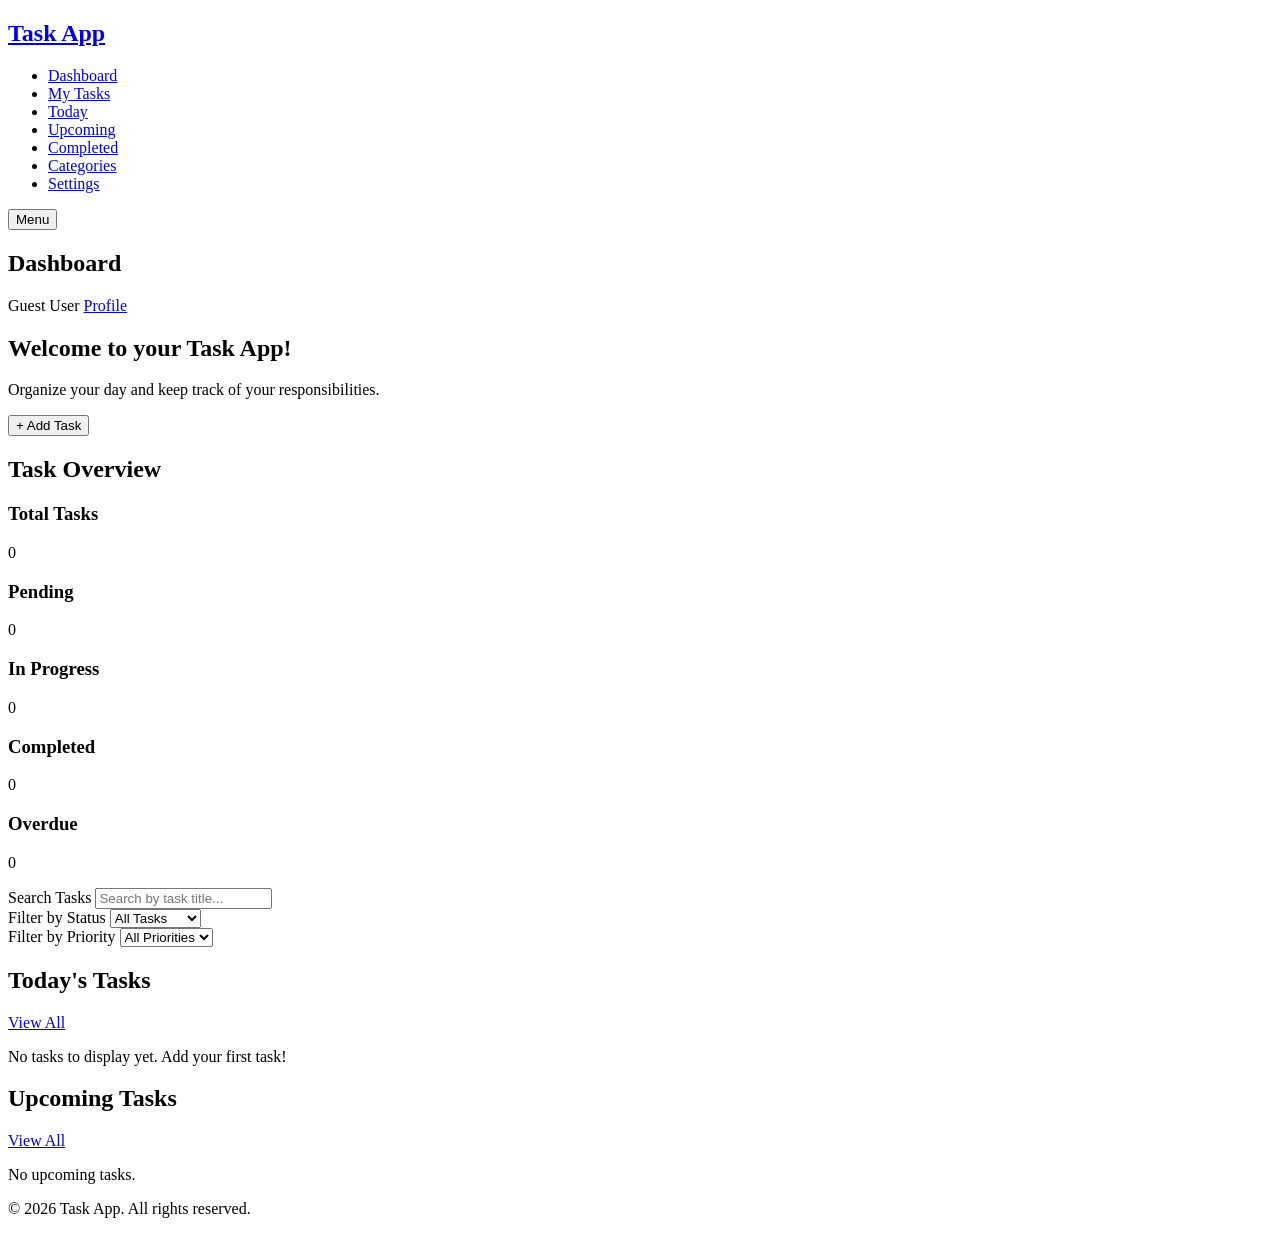
==== index.html @ 2af4f7f8 "first commit" ====
<!DOCTYPE html>
<html lang="en">
<head>
    <meta charset="UTF-8">
    <meta name="viewport" content="width=device-width, initial-scale=1.0">

    <meta
        name="description"
        content="Manage your daily tasks, deadlines, priorities, and productivity."
    >

    <title>Dashboard | Task App</title>

    <link rel="stylesheet" href="css/style.css">
    <script src="js/app.js" defer></script>
</head>

<body>
    <!-- Application Layout -->
    <div class="app-layout">

        <!-- Sidebar Navigation -->
        <aside class="sidebar">
            <div class="sidebar-brand">
                <a href="index.html" aria-label="Task App home">
                    <h1>Task App</h1>
                </a>
            </div>

            <nav class="sidebar-nav" aria-label="Main navigation">
                <ul>
                    <li>
                        <a href="index.html" aria-current="page">
                            Dashboard
                        </a>
                    </li>
                    <li>
                        <a href="tasks.html">My Tasks</a>
                    </li>
                    <li>
                        <a href="tasks.html?view=today">Today</a>
                    </li>
                    <li>
                        <a href="tasks.html?view=upcoming">Upcoming</a>
                    </li>
                    <li>
                        <a href="completed.html">Completed</a>
                    </li>
                    <li>
                        <a href="categories.html">Categories</a>
                    </li>
                    <li>
                        <a href="settings.html">Settings</a>
                    </li>
                </ul>
            </nav>
        </aside>

        <!-- Main Application Area -->
        <div class="main-area">

            <!-- Header -->
            <header class="topbar">
                <button
                    type="button"
                    class="menu-toggle"
                    aria-label="Toggle navigation"
                    aria-expanded="false"
                    aria-controls="sidebar-navigation"
                >
                    Menu
                </button>

                <div class="topbar-title">
                    <h2>Dashboard</h2>
                </div>

                <div class="user-menu">
                    <span class="user-name">Guest User</span>
                    <a href="settings.html">Profile</a>
                </div>
            </header>

            <!-- Dashboard Content -->
            <main id="main-content" class="dashboard">

                <!-- Welcome Section -->
                <section class="welcome-section">
                    <div>
                        <h2>Welcome to your Task App!</h2>
                        <p>
                            Organize your day and keep track of your
                            responsibilities.
                        </p>
                    </div>

                    <button
                        type="button"
                        class="btn btn-primary"
                        id="open-task-form"
                    >
                        + Add Task
                    </button>
                </section>

                <!-- Task Statistics -->
                <section
                    class="statistics"
                    aria-labelledby="statistics-heading"
                >
                    <h2 id="statistics-heading">Task Overview</h2>

                    <div class="statistics-grid">
                        <article class="stat-card">
                            <h3>Total Tasks</h3>
                            <p id="total-tasks">0</p>
                        </article>

                        <article class="stat-card">
                            <h3>Pending</h3>
                            <p id="pending-tasks">0</p>
                        </article>

                        <article class="stat-card">
                            <h3>In Progress</h3>
                            <p id="in-progress-tasks">0</p>
                        </article>

                        <article class="stat-card">
                            <h3>Completed</h3>
                            <p id="completed-tasks">0</p>
                        </article>

                        <article class="stat-card">
                            <h3>Overdue</h3>
                            <p id="overdue-tasks">0</p>
                        </article>
                    </div>
                </section>

                <!-- Task Creation Form -->
                <section
                    class="task-form-section"
                    id="task-form-section"
                    hidden
                    aria-labelledby="task-form-heading"
                >
                    <h2 id="task-form-heading">Create a New Task</h2>

                    <form id="task-form">
                        <div class="form-group">
                            <label for="task-title">Task Title</label>
                            <input
                                type="text"
                                id="task-title"
                                name="title"
                                maxlength="200"
                                placeholder="Enter task title"
                                required
                            >
                        </div>

                        <div class="form-group">
                            <label for="task-description">
                                Description
                            </label>
                            <textarea
                                id="task-description"
                                name="description"
                                rows="4"
                                placeholder="Describe the task"
                            ></textarea>
                        </div>

                        <div class="form-group">
                            <label for="task-category">Category</label>
                            <select
                                id="task-category"
                                name="category"
                            >
                                <option value="">No category</option>
                                <option value="work">Work</option>
                                <option value="personal">Personal</option>
                                <option value="study">Study</option>
                                <option value="development">
                                    Development
                                </option>
                                <option value="research">Research</option>
                            </select>
                        </div>

                        <div class="form-group">
                            <label for="task-priority">Priority</label>
                            <select
                                id="task-priority"
                                name="priority"
                                required
                            >
                                <option value="low">Low</option>
                                <option value="medium" selected>
                                    Medium
                                </option>
                                <option value="high">High</option>
                            </select>
                        </div>

                        <div class="form-group">
                            <label for="task-due-date">Due Date</label>
                            <input
                                type="date"
                                id="task-due-date"
                                name="due_date"
                            >
                        </div>

                        <div class="form-group">
                            <label for="task-status">Status</label>
                            <select id="task-status" name="status">
                                <option value="pending">Pending</option>
                                <option value="in_progress">
                                    In Progress
                                </option>
                                <option value="completed">Completed</option>
                            </select>
                        </div>

                        <div class="form-actions">
                            <button type="submit" class="btn btn-primary">
                                Save Task
                            </button>

                            <button
                                type="button"
                                class="btn btn-secondary"
                                id="cancel-task-form"
                            >
                                Cancel
                            </button>
                        </div>
                    </form>
                </section>

                <!-- Search and Filter -->
                <section
                    class="task-controls"
                    aria-label="Search and filter tasks"
                >
                    <div class="form-group">
                        <label for="task-search">Search Tasks</label>
                        <input
                            type="search"
                            id="task-search"
                            placeholder="Search by task title..."
                        >
                    </div>

                    <div class="form-group">
                        <label for="status-filter">Filter by Status</label>
                        <select id="status-filter">
                            <option value="all">All Tasks</option>
                            <option value="pending">Pending</option>
                            <option value="in_progress">In Progress</option>
                            <option value="completed">Completed</option>
                        </select>
                    </div>

                    <div class="form-group">
                        <label for="priority-filter">
                            Filter by Priority
                        </label>
                        <select id="priority-filter">
                            <option value="all">All Priorities</option>
                            <option value="high">High</option>
                            <option value="medium">Medium</option>
                            <option value="low">Low</option>
                        </select>
                    </div>
                </section>

                <!-- Today's Tasks -->
                <section
                    class="task-section"
                    aria-labelledby="today-heading"
                >
                    <div class="section-heading">
                        <h2 id="today-heading">Today's Tasks</h2>
                        <a href="tasks.html?view=today">View All</a>
                    </div>

                    <div class="task-list" id="today-task-list">
                        <!-- JavaScript will insert today's tasks here. -->

                        <p class="empty-state">
                            No tasks to display yet. Add your first task!
                        </p>
                    </div>
                </section>

                <!-- Upcoming Tasks -->
                <section
                    class="task-section"
                    aria-labelledby="upcoming-heading"
                >
                    <div class="section-heading">
                        <h2 id="upcoming-heading">Upcoming Tasks</h2>
                        <a href="tasks.html?view=upcoming">View All</a>
                    </div>

                    <div class="task-list" id="upcoming-task-list">
                        <!-- JavaScript will insert upcoming tasks here. -->

                        <p class="empty-state">
                            No upcoming tasks.
                        </p>
                    </div>
                </section>

            </main>

            <!-- Footer -->
            <footer class="app-footer">
                <p>&copy; 2026 Task App. All rights reserved.</p>
            </footer>

        </div>
    </div>
</body>
</html>
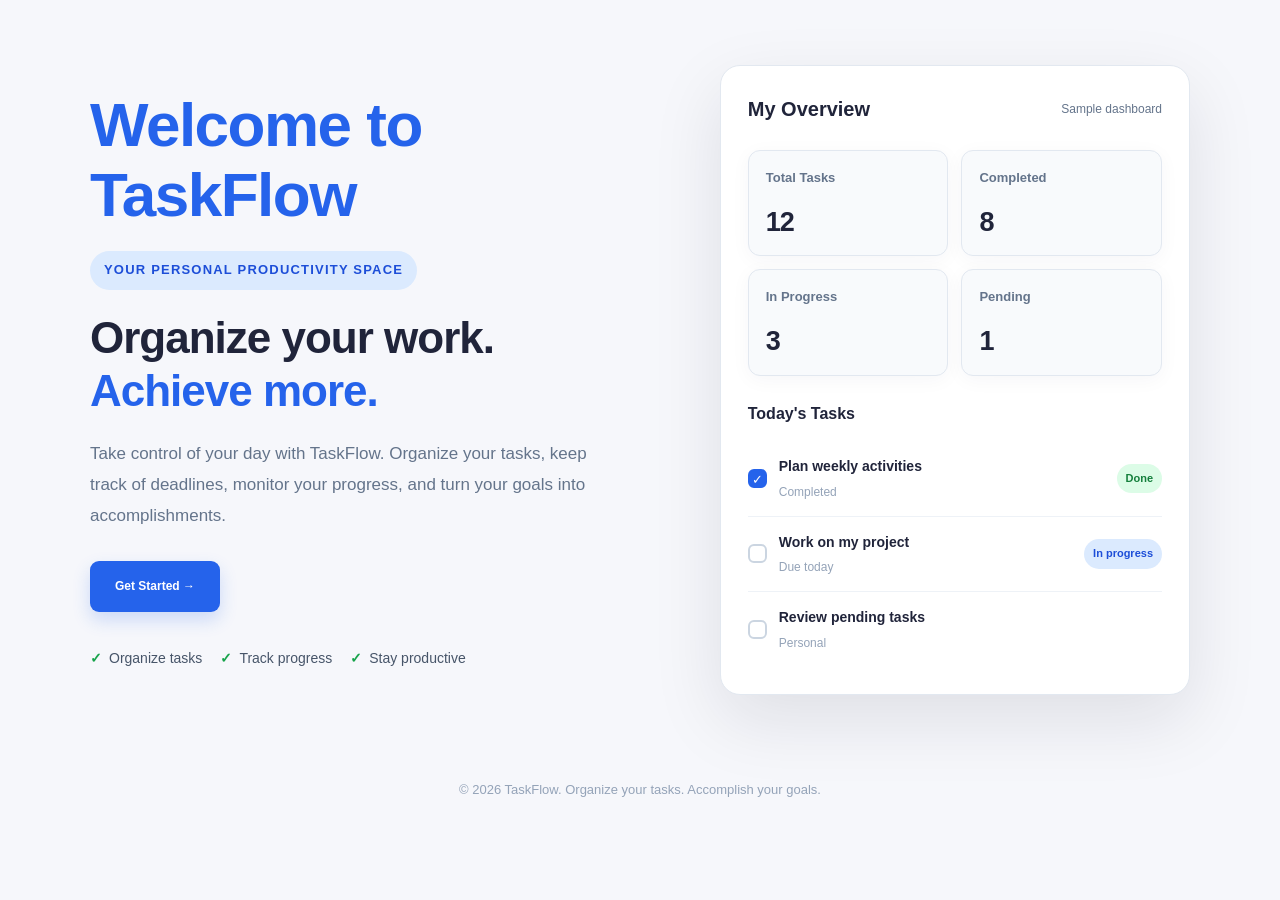
==== commit 7926e99d: "Update" ====
--- a/index.html
+++ b/index.html
@@ -1,4 +1,3 @@
-
 <!DOCTYPE html>
 <html lang="en">
 <head>
@@ -7,323 +6,131 @@
 
     <meta
         name="description"
-        content="Manage your daily tasks, deadlines, priorities, and productivity."
+        content="TaskFlow helps you organize tasks, manage deadlines, and track your productivity."
     >
 
-    <title>Dashboard | Task App</title>
+    <title>Welcome to TaskFlow</title>
 
     <link rel="stylesheet" href="css/style.css">
-    <script src="js/app.js" defer></script>
 </head>
 
 <body>
-    <!-- Application Layout -->
-    <div class="app-layout">
 
-        <!-- Sidebar Navigation -->
-        <aside class="sidebar">
-            <div class="sidebar-brand">
-                <a href="index.html" aria-label="Task App home">
-                    <h1>Task App</h1>
-                </a>
+<main class="hero">
+
+    <section class="hero-content">
+
+        <h1 class="welcome-brand"> Welcome to TaskFlow</h1>
+
+        <span class="eyebrow">
+            YOUR PERSONAL PRODUCTIVITY SPACE
+        </span>
+
+        <h2>
+            Organize your work.
+            <span>Achieve more.</span>
+        </h2>
+
+        <p class="hero-description">
+            Take control of your day with TaskFlow. Organize your
+            tasks, keep track of deadlines, monitor your progress,
+            and turn your goals into accomplishments.
+        </p>
+
+        <div class="hero-actions">
+            <a href="login.html" class="btn btn-primary">
+                Get Started →
+            </a>
+        </div>
+
+        <div class="features">
+            <div class="feature">
+                <span>✓</span> Organize tasks
             </div>
 
-            <nav class="sidebar-nav" aria-label="Main navigation">
-                <ul>
-                    <li>
-                        <a href="index.html" aria-current="page">
-                            Dashboard
-                        </a>
-                    </li>
-                    <li>
-                        <a href="tasks.html">My Tasks</a>
-                    </li>
-                    <li>
-                        <a href="tasks.html?view=today">Today</a>
-                    </li>
-                    <li>
-                        <a href="tasks.html?view=upcoming">Upcoming</a>
-                    </li>
-                    <li>
-                        <a href="completed.html">Completed</a>
-                    </li>
-                    <li>
-                        <a href="categories.html">Categories</a>
-                    </li>
-                    <li>
-                        <a href="settings.html">Settings</a>
-                    </li>
-                </ul>
-            </nav>
-        </aside>
+            <div class="feature">
+                <span>✓</span> Track progress
+            </div>
 
-        <!-- Main Application Area -->
-        <div class="main-area">
+            <div class="feature">
+                <span>✓</span> Stay productive
+            </div>
+        </div>
 
-            <!-- Header -->
-            <header class="topbar">
-                <button
-                    type="button"
-                    class="menu-toggle"
-                    aria-label="Toggle navigation"
-                    aria-expanded="false"
-                    aria-controls="sidebar-navigation"
-                >
-                    Menu
-                </button>
+    </section>
 
-                <div class="topbar-title">
-                    <h2>Dashboard</h2>
-                </div>
+    <section class="preview" aria-label="Sample dashboard preview">
 
-                <div class="user-menu">
-                    <span class="user-name">Guest User</span>
-                    <a href="settings.html">Profile</a>
-                </div>
-            </header>
+        <div class="preview-header">
+            <h2>My Overview</h2>
+            <span class="preview-date">Sample dashboard</span>
+        </div>
 
-            <!-- Dashboard Content -->
-            <main id="main-content" class="dashboard">
+        <div class="stat-grid">
 
-                <!-- Welcome Section -->
-                <section class="welcome-section">
-                    <div>
-                        <h2>Welcome to your Task App!</h2>
-                        <p>
-                            Organize your day and keep track of your
-                            responsibilities.
-                        </p>
-                    </div>
+            <div class="stat-card">
+                <p class="stat-label">Total Tasks</p>
+                <p class="stat-number">12</p>
+            </div>
 
-                    <button
-                        type="button"
-                        class="btn btn-primary"
-                        id="open-task-form"
-                    >
-                        + Add Task
-                    </button>
-                </section>
+            <div class="stat-card">
+                <p class="stat-label">Completed</p>
+                <p class="stat-number">8</p>
+            </div>
 
-                <!-- Task Statistics -->
-                <section
-                    class="statistics"
-                    aria-labelledby="statistics-heading"
-                >
-                    <h2 id="statistics-heading">Task Overview</h2>
+            <div class="stat-card">
+                <p class="stat-label">In Progress</p>
+                <p class="stat-number">3</p>
+            </div>
 
-                    <div class="statistics-grid">
-                        <article class="stat-card">
-                            <h3>Total Tasks</h3>
-                            <p id="total-tasks">0</p>
-                        </article>
-
-                        <article class="stat-card">
-                            <h3>Pending</h3>
-                            <p id="pending-tasks">0</p>
-                        </article>
-
-                        <article class="stat-card">
-                            <h3>In Progress</h3>
-                            <p id="in-progress-tasks">0</p>
-                        </article>
-
-                        <article class="stat-card">
-                            <h3>Completed</h3>
-                            <p id="completed-tasks">0</p>
-                        </article>
-
-                        <article class="stat-card">
-                            <h3>Overdue</h3>
-                            <p id="overdue-tasks">0</p>
-                        </article>
-                    </div>
-                </section>
-
-                <!-- Task Creation Form -->
-                <section
-                    class="task-form-section"
-                    id="task-form-section"
-                    hidden
-                    aria-labelledby="task-form-heading"
-                >
-                    <h2 id="task-form-heading">Create a New Task</h2>
-
-                    <form id="task-form">
-                        <div class="form-group">
-                            <label for="task-title">Task Title</label>
-                            <input
-                                type="text"
-                                id="task-title"
-                                name="title"
-                                maxlength="200"
-                                placeholder="Enter task title"
-                                required
-                            >
-                        </div>
-
-                        <div class="form-group">
-                            <label for="task-description">
-                                Description
-                            </label>
-                            <textarea
-                                id="task-description"
-                                name="description"
-                                rows="4"
-                                placeholder="Describe the task"
-                            ></textarea>
-                        </div>
-
-                        <div class="form-group">
-                            <label for="task-category">Category</label>
-                            <select
-                                id="task-category"
-                                name="category"
-                            >
-                                <option value="">No category</option>
-                                <option value="work">Work</option>
-                                <option value="personal">Personal</option>
-                                <option value="study">Study</option>
-                                <option value="development">
-                                    Development
-                                </option>
-                                <option value="research">Research</option>
-                            </select>
-                        </div>
-
-                        <div class="form-group">
-                            <label for="task-priority">Priority</label>
-                            <select
-                                id="task-priority"
-                                name="priority"
-                                required
-                            >
-                                <option value="low">Low</option>
-                                <option value="medium" selected>
-                                    Medium
-                                </option>
-                                <option value="high">High</option>
-                            </select>
-                        </div>
-
-                        <div class="form-group">
-                            <label for="task-due-date">Due Date</label>
-                            <input
-                                type="date"
-                                id="task-due-date"
-                                name="due_date"
-                            >
-                        </div>
-
-                        <div class="form-group">
-                            <label for="task-status">Status</label>
-                            <select id="task-status" name="status">
-                                <option value="pending">Pending</option>
-                                <option value="in_progress">
-                                    In Progress
-                                </option>
-                                <option value="completed">Completed</option>
-                            </select>
-                        </div>
-
-                        <div class="form-actions">
-                            <button type="submit" class="btn btn-primary">
-                                Save Task
-                            </button>
-
-                            <button
-                                type="button"
-                                class="btn btn-secondary"
-                                id="cancel-task-form"
-                            >
-                                Cancel
-                            </button>
-                        </div>
-                    </form>
-                </section>
-
-                <!-- Search and Filter -->
-                <section
-                    class="task-controls"
-                    aria-label="Search and filter tasks"
-                >
-                    <div class="form-group">
-                        <label for="task-search">Search Tasks</label>
-                        <input
-                            type="search"
-                            id="task-search"
-                            placeholder="Search by task title..."
-                        >
-                    </div>
-
-                    <div class="form-group">
-                        <label for="status-filter">Filter by Status</label>
-                        <select id="status-filter">
-                            <option value="all">All Tasks</option>
-                            <option value="pending">Pending</option>
-                            <option value="in_progress">In Progress</option>
-                            <option value="completed">Completed</option>
-                        </select>
-                    </div>
-
-                    <div class="form-group">
-                        <label for="priority-filter">
-                            Filter by Priority
-                        </label>
-                        <select id="priority-filter">
-                            <option value="all">All Priorities</option>
-                            <option value="high">High</option>
-                            <option value="medium">Medium</option>
-                            <option value="low">Low</option>
-                        </select>
-                    </div>
-                </section>
-
-                <!-- Today's Tasks -->
-                <section
-                    class="task-section"
-                    aria-labelledby="today-heading"
-                >
-                    <div class="section-heading">
-                        <h2 id="today-heading">Today's Tasks</h2>
-                        <a href="tasks.html?view=today">View All</a>
-                    </div>
-
-                    <div class="task-list" id="today-task-list">
-                        <!-- JavaScript will insert today's tasks here. -->
-
-                        <p class="empty-state">
-                            No tasks to display yet. Add your first task!
-                        </p>
-                    </div>
-                </section>
-
-                <!-- Upcoming Tasks -->
-                <section
-                    class="task-section"
-                    aria-labelledby="upcoming-heading"
-                >
-                    <div class="section-heading">
-                        <h2 id="upcoming-heading">Upcoming Tasks</h2>
-                        <a href="tasks.html?view=upcoming">View All</a>
-                    </div>
-
-                    <div class="task-list" id="upcoming-task-list">
-                        <!-- JavaScript will insert upcoming tasks here. -->
-
-                        <p class="empty-state">
-                            No upcoming tasks.
-                        </p>
-                    </div>
-                </section>
-
-            </main>
-
-            <!-- Footer -->
-            <footer class="app-footer">
-                <p>&copy; 2026 Task App. All rights reserved.</p>
-            </footer>
+            <div class="stat-card">
+                <p class="stat-label">Pending</p>
+                <p class="stat-number">1</p>
+            </div>
 
         </div>
-    </div>
+
+        <h3 class="task-heading">Today's Tasks</h3>
+
+        <div class="task-item">
+            <span class="task-check done"></span>
+
+            <div class="task-details">
+                <p class="task-title">Plan weekly activities</p>
+                <p class="task-meta">Completed</p>
+            </div>
+
+            <span class="task-badge green">Done</span>
+        </div>
+
+        <div class="task-item">
+            <span class="task-check"></span>
+
+            <div class="task-details">
+                <p class="task-title">Work on my project</p>
+                <p class="task-meta">Due today</p>
+            </div>
+
+            <span class="task-badge">In progress</span>
+        </div>
+
+        <div class="task-item">
+            <span class="task-check"></span>
+
+            <div class="task-details">
+                <p class="task-title">Review pending tasks</p>
+                <p class="task-meta">Personal</p>
+            </div>
+        </div>
+
+    </section>
+
+</main>
+    <footer class="footer">
+        <p>
+            © 2026 TaskFlow. Organize your tasks. Accomplish your goals.
+        </p>
+    </footer>
+
 </body>
-</html>
+</html>
--- a/css/style.css
+++ b/css/style.css
@@ -0,0 +1,1548 @@
+/* =========================================
+   1. GLOBAL STYLES
+========================================= */
+:root {
+    --primary: #635bff;
+    --primary-dark: #5046e5;
+    --background: #f6f7fb;
+    --surface: #ffffff;
+    --text: #20243a;
+    --muted: #858ba3;
+    --border: #e9eaf2;
+    --green: #16a779;
+    --orange: #e99a35;
+    --purple: #9061e8;
+    --blue-light: #eeefff;
+    --radius: 16px;
+    --shadow: 0 4px 20px rgba(31, 35, 65, 0.04);
+}
+* {
+    box-sizing: border-box;
+    margin: 0;
+    padding: 0;
+}
+body {
+    font-family: Inter, "Segoe UI", Arial, sans-serif;
+    color: var(--text);
+    background: var(--background);
+    font-size: 14px;
+    line-height: 1.6;
+}
+a {
+    color: inherit;
+    text-decoration: none;
+}
+button,
+input,
+textarea,
+select {
+    font: inherit;
+}
+button {
+    cursor: pointer;
+}
+button:focus-visible,
+a:focus-visible,
+input:focus-visible,
+textarea:focus-visible,
+select:focus-visible {
+    outline: 3px solid rgba(99, 91, 255, 0.25);
+    outline-offset: 2px;
+}
+[hidden] {
+    display: none !important;
+}
+
+/* =========================================
+   2. APPLICATION LAYOUT
+========================================= */
+.app-layout {
+    min-height: 100vh;
+}
+.sidebar {
+    position: fixed;
+    inset: 0 auto 0 0;
+    z-index: 100;
+    display: flex;
+    flex-direction: column;
+    width: 250px;
+    padding: 30px 18px 20px;
+    background: var(--surface);
+    border-right: 1px solid var(--border);
+    overflow-y: auto;
+}
+.brand {
+    display: flex;
+    align-items: center;
+    gap: 11px;
+    padding: 0 12px;
+    margin-bottom: 42px;
+    font-size: 22px;
+    font-weight: 800;
+    letter-spacing: -0.7px;
+}
+.brand-icon {
+    display: grid;
+    place-items: center;
+    width: 36px;
+    height: 36px;
+    border-radius: 11px;
+    color: white;
+    background: var(--primary);
+    font-size: 22px;
+}
+.sidebar-label {
+    padding: 0 12px;
+    margin: 0 0 12px;
+    color: #a0a4b8;
+    font-size: 10px;
+    font-weight: 800;
+    letter-spacing: 1.3px;
+}
+.sidebar-nav {
+    display: grid;
+    gap: 6px;
+    margin-bottom: 30px;
+}
+.nav-link {
+    display: flex;
+    align-items: center;
+    gap: 13px;
+    padding: 12px;
+    border-radius: 10px;
+    color: #737991;
+    font-weight: 600;
+    transition: background 0.2s, color 0.2s;
+}
+.nav-link:hover {
+    background: #f6f5ff;
+    color: var(--primary);
+}
+.nav-link.active {
+    background: var(--blue-light);
+    color: var(--primary);
+}
+.nav-icon {
+    display: inline-grid;
+    place-items: center;
+    width: 23px;
+    font-size: 19px;
+}
+.sidebar-bottom {
+    margin-top: auto;
+    padding-top: 25px;
+}
+.sidebar-help {
+    display: flex;
+    align-items: flex-start;
+    gap: 10px;
+    padding: 14px 11px;
+    border: 1px solid var(--border);
+    border-radius: 12px;
+}
+.help-icon {
+    display: grid;
+    flex-shrink: 0;
+    place-items: center;
+    width: 28px;
+    height: 28px;
+    border-radius: 50%;
+    color: var(--primary);
+    background: var(--blue-light);
+    font-weight: 800;
+}
+.sidebar-help strong {
+    font-size: 12px;
+}
+.sidebar-help p {
+    margin-top: 4px;
+    color: var(--muted);
+    font-size: 11px;
+}
+.logout-link {
+    display: block;
+    padding: 18px 10px 0;
+    color: var(--muted);
+    font-size: 12px;
+}
+.logout-link:hover {
+    color: var(--primary);
+}
+.main-area {
+    min-width: 0;
+    margin-left: 250px;
+}
+
+/* =========================================
+   3. TOP BAR
+========================================= */
+.topbar {
+    position: sticky;
+    top: 0;
+    z-index: 50;
+    display: flex;
+    align-items: center;
+    justify-content: space-between;
+    gap: 20px;
+    min-height: 76px;
+    padding: 14px 38px;
+    border-bottom: 1px solid var(--border);
+    background: rgba(255, 255, 255, 0.94);
+    backdrop-filter: blur(12px);
+}
+.breadcrumb {
+    color: var(--muted);
+    font-size: 13px;
+}
+.breadcrumb span {
+    padding: 0 9px;
+    color: #c4c6d2;
+}
+.topbar-actions {
+    display: flex;
+    align-items: center;
+    gap: 20px;
+}
+.today-date {
+    color: var(--muted);
+    font-size: 12px;
+}
+.avatar {
+    display: grid;
+    place-items: center;
+    width: 38px;
+    height: 38px;
+    border: 2px solid white;
+    border-radius: 50%;
+    color: white;
+    background: linear-gradient(135deg, #887aff, #5547df);
+    box-shadow: 0 0 0 1px var(--border);
+    font-weight: 700;
+}
+.menu-toggle {
+    display: none;
+    padding: 7px 10px;
+    border: 1px solid var(--border);
+    border-radius: 8px;
+    background: white;
+}
+
+/* =========================================
+   4. DASHBOARD CONTENT
+========================================= */
+.dashboard {
+    width: 100%;
+    max-width: 1600px;
+    padding: 36px 38px;
+    margin: 0 auto;
+}
+.welcome-section {
+    display: flex;
+    align-items: center;
+    justify-content: space-between;
+    gap: 24px;
+    margin-bottom: 32px;
+}
+.eyebrow {
+    margin-bottom: 7px;
+    color: var(--primary);
+    font-size: 10px;
+    font-weight: 800;
+    letter-spacing: 1.2px;
+}
+.welcome-section h1 {
+    font-size: clamp(25px, 3vw, 34px);
+    line-height: 1.25;
+    letter-spacing: -1px;
+}
+.welcome-description {
+    max-width: 560px;
+    margin-top: 10px;
+    color: var(--muted);
+    font-size: 13px;
+}
+
+/* =========================================
+   5. BUTTONS
+========================================= */
+.btn {
+    display: inline-flex;
+    align-items: center;
+    justify-content: center;
+    gap: 8px;
+    min-height: 43px;
+    padding: 11px 17px;
+    border: 1px solid transparent;
+    border-radius: 10px;
+    font-size: 12px;
+    font-weight: 700;
+    transition: background 0.2s, transform 0.2s;
+}
+.btn:active {
+    transform: scale(0.98);
+}
+.btn-primary {
+    color: white;
+    background: var(--primary);
+    box-shadow: 0 4px 10px rgba(99, 91, 255, 0.18);
+}
+.btn-primary:hover {
+    background: var(--primary-dark);
+}
+.btn-primary span {
+    font-size: 20px;
+    line-height: 1;
+}
+.btn-secondary {
+    color: #5e647a;
+    background: white;
+    border-color: var(--border);
+}
+.btn-secondary:hover {
+    background: #f7f7fb;
+}
+
+/* =========================================
+   6. STATISTICS CARDS
+========================================= */
+.stats-grid {
+    display: grid;
+    grid-template-columns: repeat(4, minmax(0, 1fr));
+    gap: 18px;
+    margin-bottom: 28px;
+}
+.stat-card {
+    min-width: 0;
+    padding: 21px;
+    border: 1px solid var(--border);
+    border-radius: var(--radius);
+    background: var(--surface);
+    box-shadow: var(--shadow);
+}
+.stat-top {
+    display: flex;
+    align-items: center;
+    justify-content: space-between;
+    gap: 10px;
+}
+.stat-label {
+    color: #6e748b;
+    font-size: 12px;
+    font-weight: 600;
+}
+.stat-icon {
+    display: grid;
+    place-items: center;
+    width: 36px;
+    height: 36px;
+    border-radius: 11px;
+    font-size: 18px;
+    font-weight: 700;
+}
+.icon-blue {
+    color: #4e7ce9;
+    background: #edf3ff;
+}
+.icon-orange {
+    color: var(--orange);
+    background: #fff5e8;
+}
+.icon-purple {
+    color: var(--purple);
+    background: #f3edff;
+}
+.icon-green {
+    color: var(--green);
+    background: #e8faf3;
+}
+.stat-number {
+    margin-top: 17px;
+    font-size: 32px;
+    font-weight: 800;
+    line-height: 1.2;
+    letter-spacing: -1px;
+}
+.stat-note {
+    margin-top: 7px;
+    color: #a0a4b8;
+    font-size: 11px;
+}
+
+/* =========================================
+   7. TASK FORM
+========================================= */
+.task-form-section {
+    padding: 25px;
+    margin-bottom: 28px;
+    border: 1px solid var(--border);
+    border-radius: var(--radius);
+    background: white;
+    box-shadow: var(--shadow);
+}
+.section-heading {
+    margin-bottom: 22px;
+}
+.section-heading h2,
+.panel-header h2 {
+    font-size: 18px;
+    letter-spacing: -0.4px;
+}
+.form-group {
+    display: flex;
+    flex-direction: column;
+    gap: 7px;
+    min-width: 0;
+    margin-bottom: 18px;
+}
+.form-group label {
+    color: #535970;
+    font-size: 12px;
+    font-weight: 700;
+}
+.form-group input,
+.form-group textarea,
+.form-group select {
+    width: 100%;
+    min-height: 43px;
+    padding: 11px 12px;
+    border: 1px solid #e3e5ee;
+    border-radius: 9px;
+    color: var(--text);
+    background: white;
+    font-size: 12px;
+}
+.form-group textarea {
+    min-height: 90px;
+    resize: vertical;
+}
+.form-group input::placeholder,
+.form-group textarea::placeholder {
+    color: #b0b4c5;
+}
+.form-group input:focus,
+.form-group textarea:focus,
+.form-group select:focus {
+    border-color: var(--primary);
+    outline: 3px solid rgba(99, 91, 255, 0.1);
+}
+.form-row {
+    display: grid;
+    grid-template-columns: repeat(3, minmax(0, 1fr));
+    gap: 16px;
+}
+.form-actions {
+    display: flex;
+    flex-wrap: wrap;
+    gap: 10px;
+    margin-top: 5px;
+}
+
+/* =========================================
+   8. TASK PANELS
+========================================= */
+.content-grid {
+    display: grid;
+    grid-template-columns: repeat(2, minmax(0, 1fr));
+    align-items: start;
+    gap: 22px;
+}
+.panel {
+    min-width: 0;
+    padding: 24px;
+    border: 1px solid var(--border);
+    border-radius: var(--radius);
+    background: white;
+    box-shadow: var(--shadow);
+}
+.panel-header {
+    display: flex;
+    align-items: center;
+    justify-content: space-between;
+    gap: 12px;
+    padding-bottom: 21px;
+    border-bottom: 1px solid #f0f1f6;
+}
+.panel-header .eyebrow {
+    margin-bottom: 4px;
+}
+.text-link {
+    flex-shrink: 0;
+    color: var(--primary);
+    font-size: 11px;
+    font-weight: 700;
+}
+.text-link:hover {
+    text-decoration: underline;
+}
+.task-list {
+    display: grid;
+    gap: 12px;
+    padding-top: 15px;
+}
+.empty-state {
+    padding: 35px 12px;
+    text-align: center;
+}
+.empty-icon {
+    display: inline-grid;
+    place-items: center;
+    width: 45px;
+    height: 45px;
+    margin-bottom: 12px;
+    border-radius: 14px;
+    color: var(--primary);
+    background: var(--blue-light);
+    font-size: 23px;
+}
+.empty-state h3 {
+    margin-bottom: 5px;
+    font-size: 14px;
+}
+.empty-state p {
+    color: var(--muted);
+    font-size: 12px;
+}
+
+/* JavaScript-created task cards */
+.task-card {
+    padding: 15px;
+    border: 1px solid var(--border);
+    border-radius: 11px;
+    background: #fff;
+}
+.task-card h3 {
+    overflow-wrap: anywhere;
+    font-size: 13px;
+}
+.task-card p {
+    margin-top: 5px;
+    color: var(--muted);
+    font-size: 11px;
+    overflow-wrap: anywhere;
+}
+.task-card-top {
+    display: flex;
+    align-items: flex-start;
+    justify-content: space-between;
+    gap: 12px;
+}
+.task-card-meta {
+    display: flex;
+    flex-wrap: wrap;
+    gap: 7px;
+    margin-top: 12px;
+}
+.task-badge {
+    display: inline-flex;
+    align-items: center;
+    padding: 4px 8px;
+    border-radius: 6px;
+    font-size: 10px;
+    font-weight: 700;
+}
+.priority-high {
+    color: #c44747;
+    background: #fff0f0;
+}
+.priority-medium {
+    color: #a76b16;
+    background: #fff6e7;
+}
+.priority-low {
+    color: #18805e;
+    background: #e9faf3;
+}
+.status-pending {
+    color: #a76b16;
+    background: #fff6e7;
+}
+.status-in_progress {
+    color: #6250c7;
+    background: #f1edff;
+}
+.status-completed {
+    color: #18805e;
+    background: #e9faf3;
+}
+.task-card-actions {
+    display: flex;
+    flex-wrap: wrap;
+    gap: 8px;
+    margin-top: 13px;
+}
+.task-card-actions button {
+    padding: 6px 9px;
+    border: 1px solid var(--border);
+    border-radius: 7px;
+    color: #636980;
+    background: white;
+    font-size: 10px;
+}
+.task-card-actions button:hover {
+    color: var(--primary);
+    border-color: var(--primary);
+}
+
+/* =========================================
+   9. FOOTER
+========================================= */
+.app-footer {
+    padding: 25px 0 0;
+    margin-top: 30px;
+    border-top: 1px solid var(--border);
+    color: #a0a4b8;
+    font-size: 11px;
+    text-align: center;
+}
+
+/* =========================================
+   10. RESPONSIVE DESIGN
+========================================= */
+@media (max-width: 1200px) {
+    .dashboard {
+        padding: 30px 25px;
+    }
+    .topbar {
+        padding: 14px 25px;
+    }
+    .stats-grid {
+        grid-template-columns: repeat(2, minmax(0, 1fr));
+    }
+    .content-grid {
+        grid-template-columns: 1fr;
+    }
+}
+@media (max-width: 760px) {
+    .sidebar {
+        transform: translateX(-100%);
+        transition: transform 0.25s ease;
+        box-shadow: none;
+    }
+    .sidebar.is-open {
+        transform: translateX(0);
+        box-shadow: 10px 0 30px rgba(20, 24, 50, 0.12);
+    }
+    .main-area {
+        margin-left: 0;
+    }
+    .menu-toggle {
+        display: inline-flex;
+        align-items: center;
+        justify-content: center;
+    }
+    .topbar {
+        justify-content: flex-start;
+        gap: 14px;
+        padding: 12px 16px;
+    }
+    .breadcrumb {
+        flex: 1;
+        font-size: 11px;
+    }
+    .topbar-actions {
+        gap: 10px;
+    }
+    .today-date {
+        display: none;
+    }
+    .dashboard {
+        padding: 26px 16px;
+    }
+    .welcome-section {
+        align-items: flex-start;
+        flex-direction: column;
+        gap: 18px;
+    }
+    .stats-grid {
+        gap: 12px;
+    }
+    .stat-card {
+        padding: 15px;
+    }
+    .stat-number {
+        font-size: 27px;
+    }
+    .form-row {
+        grid-template-columns: 1fr;
+        gap: 0;
+    }
+    .panel,
+    .task-form-section {
+        padding: 18px;
+    }
+}
+@media (max-width: 380px) {
+    .stats-grid {
+        grid-template-columns: 1fr;
+    }
+    .breadcrumb {
+        display: none;
+    }
+    .topbar {
+        justify-content: space-between;
+    }
+}
+.btn-delete {
+    padding: 8px 14px;
+    border: 1px solid #f1caca;
+    border-radius: 8px;
+    background: #fff1f1;
+    color: #c62828;
+    cursor: pointer;
+}
+.btn-delete:hover {
+    background: #ffe0e0;
+}
+
+/* =====================================
+   TASKFLOW — MODERN TASK CARD STYLING
+===================================== */
+.task-card {
+    position: relative;
+    display: flex;
+    flex-direction: column;
+    gap: 14px;
+    padding: 20px;
+    margin-bottom: 16px;
+    background: var(--card-bg, #ffffff);
+    border: 1px solid #e5e7eb;
+    border-left: 4px solid #6366f1;
+    border-radius: 14px;
+    box-shadow: 0 3px 10px rgba(15, 23, 42, 0.04);
+    transition: transform 0.2s ease, box-shadow 0.2s ease;
+}
+.task-card:hover {
+    transform: translateY(-3px);
+    box-shadow: 0 10px 25px rgba(15, 23, 42, 0.08);
+    border-color: #c7d2fe;
+}
+
+/* Task title */
+.task-card h3 {
+    margin: 0;
+    color: #1e293b;
+    font-size: 17px;
+    font-weight: 700;
+    line-height: 1.5;
+    overflow-wrap: anywhere;
+}
+
+/* Task description */
+.task-card p {
+    margin: 0;
+    color: #64748b;
+    font-size: 14px;
+    line-height: 1.7;
+    overflow-wrap: anywhere;
+}
+
+/* Status label */
+.task-status-label {
+    display: inline-flex;
+    align-items: center;
+    gap: 8px;
+    color: #475569;
+    font-size: 12px;
+    font-weight: 700;
+    letter-spacing: 0.4px;
+    text-transform: uppercase;
+}
+
+/* Status dropdown */
+.task-status {
+    width: fit-content;
+    max-width: 100%;
+    min-width: 150px;
+    padding: 9px 34px 9px 12px;
+    color: #475569;
+    background-color: #f8fafc;
+    border: 1px solid #cbd5e1;
+    border-radius: 9px;
+    font: inherit;
+    font-size: 13px;
+    font-weight: 600;
+    cursor: pointer;
+    outline: none;
+    transition: border-color 0.2s ease, box-shadow 0.2s ease;
+}
+.task-status:hover {
+    border-color: #818cf8;
+}
+.task-status:focus {
+    border-color: #6366f1;
+    box-shadow: 0 0 0 3px rgba(99, 102, 241, 0.15);
+}
+
+/* Pending status */
+.task-status:has(option:checked[value="Pending"]) {
+    color: #92400e;
+    background-color: #fffbeb;
+    border-color: #fde68a;
+}
+
+/* In Progress status */
+.task-status:has(option:checked[value="In Progress"]) {
+    color: #1d4ed8;
+    background-color: #eff6ff;
+    border-color: #bfdbfe;
+}
+
+/* Completed status */
+.task-status:has(option:checked[value="Completed"]) {
+    color: #047857;
+    background-color: #ecfdf5;
+    border-color: #a7f3d0;
+}
+
+/* Highlight a task that is in progress */
+.task-card:has(.task-status option:checked[value="In Progress"]) {
+    border-left-color: #3b82f6;
+}
+
+/* Highlight a completed task */
+.task-card:has(.task-status option:checked[value="Completed"]) {
+    border-left-color: #10b981;
+}
+
+/* Highlight a pending task */
+.task-card:has(.task-status option:checked[value="Pending"]) {
+    border-left-color: #f59e0b;
+}
+
+/* Delete button */
+.btn-delete {
+    align-self: flex-end;
+    padding: 9px 14px;
+    color: #dc2626;
+    background: #fef2f2;
+    border: 1px solid #fecaca;
+    border-radius: 8px;
+    font-size: 13px;
+    font-weight: 600;
+    cursor: pointer;
+    transition: background 0.2s ease, color 0.2s ease;
+}
+.btn-delete:hover {
+    color: #ffffff;
+    background: #dc2626;
+    border-color: #dc2626;
+}
+
+/* Keyboard accessibility */
+.task-status:focus-visible,
+.btn-delete:focus-visible {
+    outline: 3px solid rgba(99, 102, 241, 0.35);
+    outline-offset: 2px;
+}
+
+/* Mobile screens */
+@media (max-width: 600px) {
+    .task-card {
+        padding: 16px;
+        gap: 12px;
+        border-radius: 12px;
+    }
+    .task-card h3 {
+        font-size: 16px;
+    }
+    .task-status {
+        width: 100%;
+    }
+}
+
+/* All Tasks toolbar */
+.task-toolbar {
+    display: flex;
+    flex-wrap: wrap;
+    gap: 12px;
+    margin: 24px 0;
+}
+.task-toolbar input,
+.task-toolbar select {
+    min-width: 160px;
+    padding: 12px 14px;
+    color: #334155;
+    background: #ffffff;
+    border: 1px solid #e2e8f0;
+    border-radius: 10px;
+    font: inherit;
+    outline: none;
+}
+.task-toolbar input {
+    flex: 1;
+    min-width: 220px;
+}
+.task-toolbar input:focus,
+.task-toolbar select:focus {
+    border-color: #6366f1;
+    box-shadow: 0 0 0 3px rgba(99, 102, 241, 0.12);
+}
+.all-tasks-section {
+    margin-top: 24px;
+}
+.section-heading {
+    display: flex;
+    align-items: center;
+    justify-content: space-between;
+    gap: 12px;
+    margin-bottom: 20px;
+}
+.section-heading h2 {
+    margin: 0;
+    color: #1e293b;
+    font-size: 20px;
+}
+#filtered-task-count {
+    color: #64748b;
+    font-size: 14px;
+}
+#empty-tasks-message {
+    padding: 32px 16px;
+    color: #64748b;
+    text-align: center;
+    background: #f8fafc;
+    border: 1px dashed #cbd5e1;
+    border-radius: 12px;
+}
+@media (max-width: 600px) {
+    .task-toolbar {
+        flex-direction: column;
+    }
+    .task-toolbar input,
+    .task-toolbar select {
+        width: 100%;
+        min-width: 0;
+    }
+}
+
+/* =========================================
+   ALL TASKS PAGE — LAYOUT FIX
+========================================= */
+.app-container {
+    min-height: 100vh;
+    width: 100%;
+}
+
+/* Keep the sidebar fixed on the left. */
+.app-container > .sidebar {
+    position: fixed;
+    top: 0;
+    left: 0;
+    bottom: 0;
+    width: 250px;
+    z-index: 1000;
+    overflow-y: auto;
+    background: var(--surface, #ffffff);
+    transition: transform 0.3s ease;
+}
+
+/* IMPORTANT: the All Tasks page uses .main-content. */
+.app-container > .main-content {
+    width: calc(100% - 250px);
+    min-width: 0;
+    min-height: 100vh;
+    margin-left: 250px;
+    padding: 30px;
+    transition: width 0.3s ease, margin-left 0.3s ease;
+}
+
+/* Keep the page header and task toolbar within the content area. */
+.main-content .page-header {
+    display: flex;
+    align-items: center;
+    justify-content: space-between;
+    flex-wrap: wrap;
+    gap: 20px;
+    margin-bottom: 24px;
+}
+.main-content .page-heading {
+    display: flex;
+    align-items: center;
+    gap: 16px;
+    min-width: 0;
+}
+.main-content .task-toolbar {
+    display: flex;
+    flex-wrap: wrap;
+    gap: 12px;
+    width: 100%;
+}
+.main-content .task-toolbar input {
+    flex: 1 1 220px;
+    min-width: 0;
+}
+.main-content .task-toolbar select {
+    flex: 0 1 160px;
+    min-width: 0;
+    max-width: 100%;
+}
+.main-content .all-tasks-section,
+.main-content #all-task-list,
+.main-content .task-card {
+    min-width: 0;
+    max-width: 100%;
+}
+
+/* Style the menu button in tasks.html. */
+#menu-toggle {
+    display: inline-flex;
+    align-items: center;
+    justify-content: center;
+    flex-shrink: 0;
+    padding: 8px 12px;
+    border: 1px solid var(--border, #e9eaf2);
+    border-radius: 8px;
+    background: #ffffff;
+    cursor: pointer;
+}
+
+/* Desktop: collapse the sidebar when JavaScript adds this class. */
+@media (min-width: 761px) {
+    body.sidebar-collapsed .app-container > .sidebar {
+        transform: translateX(-100%);
+    }
+    body.sidebar-collapsed .app-container > .main-content {
+        width: 100%;
+        margin-left: 0;
+    }
+}
+
+/* Mobile and tablet: sidebar slides over the page. */
+@media (max-width: 760px) {
+    .app-container > .main-content {
+        width: 100%;
+        margin-left: 0;
+        padding: 20px 16px;
+    }
+    .app-container > .sidebar {
+        transform: translateX(-100%);
+    }
+    .app-container > .sidebar.is-open {
+        transform: translateX(0);
+        box-shadow: 10px 0 30px rgba(20, 24, 50, 0.12);
+    }
+    .sidebar-overlay {
+        display: none;
+    }
+    .sidebar-overlay.is-visible {
+        display: block;
+        position: fixed;
+        inset: 0;
+        z-index: 999;
+        background: rgba(20, 24, 50, 0.4);
+    }
+    .main-content .page-header {
+        align-items: flex-start;
+    }
+    .main-content .task-toolbar {
+        flex-direction: column;
+    }
+    .main-content .task-toolbar input,
+    .main-content .task-toolbar select {
+        width: 100%;
+        flex: 1 1 auto;
+    }
+}
+
+/* =========================================
+   TASKFLOW — LOGIN & REGISTRATION PAGE
+========================================= */
+.auth-page {
+    min-height: 100vh;
+    margin: 0;
+    font-family: Arial, Helvetica, sans-serif;
+    background: #f5f6fb;
+    color: #252640;
+}
+.auth-page *,
+.auth-page *::before,
+.auth-page *::after {
+    box-sizing: border-box;
+}
+.auth-container {
+    min-height: 100vh;
+    display: flex;
+    flex-direction: column;
+    align-items: center;
+    justify-content: center;
+    padding: 32px 16px;
+}
+.auth-card {
+    width: 100%;
+    max-width: 440px;
+    padding: 36px;
+    background: #ffffff;
+    border: 1px solid #e8e9f2;
+    border-radius: 16px;
+    box-shadow: 0 12px 40px rgba(35, 35, 75, 0.08);
+}
+.auth-logo {
+    display: flex;
+    align-items: center;
+    justify-content: center;
+    gap: 10px;
+    margin-bottom: 32px;
+    color: #6548e8;
+    font-size: 26px;
+    font-weight: 800;
+    text-decoration: none;
+}
+.logo-icon {
+    display: inline-flex;
+    align-items: center;
+    justify-content: center;
+    width: 38px;
+    height: 38px;
+    border-radius: 10px;
+    background: #6548e8;
+    color: #ffffff;
+    font-size: 23px;
+}
+.auth-heading {
+    margin-bottom: 28px;
+    text-align: center;
+}
+.auth-heading h1 {
+    margin: 0 0 10px;
+    font-size: 28px;
+    line-height: 1.3;
+}
+.auth-heading p {
+    margin: 0;
+    color: #73758a;
+    font-size: 14px;
+    line-height: 1.6;
+}
+#login-form,
+#register-form {
+    width: 100%;
+}
+#login-form[hidden],
+#register-form[hidden] {
+    display: none !important;
+}
+.form-group {
+    display: flex;
+    flex-direction: column;
+    gap: 8px;
+    margin-bottom: 20px;
+}
+.form-group > label {
+    color: #303149;
+    font-size: 14px;
+    font-weight: 600;
+}
+.form-group input {
+    width: 100%;
+    min-height: 46px;
+    padding: 12px 14px;
+    border: 1px solid #dfe1ec;
+    border-radius: 8px;
+    outline: none;
+    background: #ffffff;
+    color: #252640;
+    font: inherit;
+    font-size: 14px;
+    transition: border-color 0.2s, box-shadow 0.2s;
+}
+.form-group input:focus {
+    border-color: #6548e8;
+    box-shadow: 0 0 0 3px rgba(101, 72, 232, 0.12);
+}
+.form-group input::placeholder {
+    color: #a1a2b3;
+}
+.form-group input:focus-visible {
+    outline: none;
+}
+.error-message {
+    min-height: 0;
+    color: #d93045;
+    font-size: 12px;
+}
+.auth-options {
+    display: flex;
+    align-items: center;
+    justify-content: space-between;
+    flex-wrap: wrap;
+    gap: 12px;
+    margin: 4px 0 24px;
+    font-size: 13px;
+}
+.remember-option {
+    display: flex;
+    align-items: center;
+    gap: 7px;
+    color: #666980;
+    cursor: pointer;
+}
+.remember-option input {
+    accent-color: #6548e8;
+}
+#forgot-password {
+    color: #6548e8;
+    text-decoration: none;
+}
+#forgot-password:hover {
+    text-decoration: underline;
+}
+.auth-button {
+    width: 100%;
+    min-height: 48px;
+    padding: 13px 18px;
+    border: none;
+    border-radius: 8px;
+    background: #6548e8;
+    color: #ffffff;
+    font-size: 15px;
+    font-weight: 700;
+    cursor: pointer;
+    transition: background 0.2s, transform 0.2s;
+}
+.auth-button:hover {
+    background: #5135cf;
+}
+.auth-button:active {
+    transform: scale(0.99);
+}
+.auth-switch {
+    margin: 24px 0 0;
+    color: #73758a;
+    font-size: 13px;
+    line-height: 1.8;
+    text-align: center;
+}
+.auth-switch button {
+    padding: 0;
+    border: none;
+    background: transparent;
+    color: #6548e8;
+    font: inherit;
+    font-weight: 700;
+    cursor: pointer;
+}
+.auth-switch button:hover {
+    text-decoration: underline;
+}
+.auth-message {
+    margin: 16px 0 0;
+    font-size: 13px;
+    line-height: 1.6;
+    text-align: center;
+}
+.auth-message:empty {
+    display: none;
+}
+.auth-footer {
+    margin-top: 24px;
+    color: #85869a;
+    font-size: 12px;
+    line-height: 1.6;
+    text-align: center;
+}
+
+/* Responsive layout for mobile devices */
+@media (max-width: 480px) {
+    .auth-container {
+        padding: 20px 12px;
+    }
+    .auth-card {
+        padding: 28px 22px;
+        border-radius: 12px;
+    }
+    .auth-heading h1 {
+        font-size: 24px;
+    }
+    .auth-logo {
+        margin-bottom: 26px;
+    }
+    .auth-options {
+        align-items: flex-start;
+    }
+}
+
+/* =========================================
+   TASKFLOW WELCOME PAGE
+========================================= */
+.navbar {
+    display: flex;
+    justify-content: space-between;
+    align-items: center;
+    padding: 22px 8%;
+    background: #ffffff;
+    box-shadow: 0 2px 12px rgba(0, 0, 0, 0.04);
+}
+.navbar .logo {
+    display: flex;
+    align-items: center;
+    gap: 10px;
+    color: #2563eb;
+    font-size: 25px;
+    font-weight: 700;
+    text-decoration: none;
+}
+.logo-icon {
+    display: inline-flex;
+    align-items: center;
+    justify-content: center;
+    width: 38px;
+    height: 38px;
+    background: #2563eb;
+    color: #ffffff;
+    border-radius: 10px;
+}
+.nav-link {
+    color: #2563eb;
+    text-decoration: none;
+    font-weight: 600;
+}
+.hero {
+    width: min(1100px, 88%);
+    margin: 0 auto;
+    min-height: calc(100vh - 140px);
+    display: grid;
+    grid-template-columns: 1.1fr 0.9fr;
+    align-items: center;
+    gap: 55px;
+    padding: 60px 0;
+}
+.eyebrow {
+    display: inline-block;
+    background: #dbeafe;
+    color: #1d4ed8;
+    padding: 9px 14px;
+    border-radius: 30px;
+    font-size: 13px;
+    font-weight: 700;
+    margin-bottom: 22px;
+}
+.hero-content h1 {
+    font-size: clamp(38px, 5vw, 62px);
+    line-height: 1.12;
+    letter-spacing: -1.5px;
+    margin-bottom: 22px;
+}
+.hero-content h1 span {
+    display: block;
+    color: #2563eb;
+}
+.hero-description {
+    max-width: 520px;
+    color: #64748b;
+    font-size: 17px;
+    line-height: 1.8;
+    margin-bottom: 30px;
+}
+.hero-actions {
+    display: flex;
+    flex-wrap: wrap;
+    gap: 14px;
+    margin-bottom: 35px;
+}
+.hero-actions .btn {
+    display: inline-block;
+    padding: 15px 24px;
+    border-radius: 9px;
+    text-decoration: none;
+    font-weight: 700;
+    transition: 0.2s ease;
+}
+.hero-actions .btn-primary {
+    background: #2563eb;
+    color: #ffffff;
+    box-shadow: 0 8px 18px rgba(37, 99, 235, 0.2);
+}
+.hero-actions .btn-primary:hover {
+    background: #1d4ed8;
+    transform: translateY(-2px);
+}
+.hero-actions .btn-secondary {
+    color: #334155;
+    border: 1px solid #cbd5e1;
+    background: #ffffff;
+}
+.hero-actions .btn-secondary:hover {
+    background: #f1f5f9;
+}
+.features {
+    display: flex;
+    flex-wrap: wrap;
+    gap: 18px;
+    color: #475569;
+    font-size: 14px;
+}
+.feature {
+    display: flex;
+    align-items: center;
+    gap: 7px;
+}
+.feature span {
+    color: #16a34a;
+    font-weight: 700;
+}
+
+/* Dashboard preview */
+.preview {
+    background: #ffffff;
+    border: 1px solid #e2e8f0;
+    border-radius: 20px;
+    padding: 27px;
+    box-shadow: 0 25px 70px rgba(15, 23, 42, 0.10);
+}
+.preview-header {
+    display: flex;
+    justify-content: space-between;
+    align-items: center;
+    gap: 12px;
+    margin-bottom: 25px;
+}
+.preview-header h2 {
+    font-size: 20px;
+}
+.preview-date {
+    color: #64748b;
+    font-size: 12px;
+}
+.stat-grid {
+    display: grid;
+    grid-template-columns: repeat(2, 1fr);
+    gap: 13px;
+    margin-bottom: 25px;
+}
+.stat-card {
+    padding: 17px;
+    background: #f8fafc;
+    border: 1px solid #e2e8f0;
+    border-radius: 12px;
+}
+.stat-label {
+    color: #64748b;
+    font-size: 13px;
+    margin-bottom: 10px;
+}
+.stat-number {
+    font-size: 27px;
+    font-weight: 700;
+}
+.task-heading {
+    font-size: 16px;
+    margin-bottom: 15px;
+}
+.task-item {
+    display: flex;
+    align-items: center;
+    gap: 12px;
+    padding: 14px 0;
+    border-bottom: 1px solid #eef2f7;
+}
+.task-item:last-child {
+    border-bottom: none;
+}
+.task-check {
+    width: 19px;
+    height: 19px;
+    border: 2px solid #cbd5e1;
+    border-radius: 6px;
+    flex-shrink: 0;
+}
+.task-check.done {
+    background: #2563eb;
+    border-color: #2563eb;
+    position: relative;
+}
+.task-check.done::after {
+    content: "✓";
+    position: absolute;
+    color: #ffffff;
+    font-size: 13px;
+    left: 2px;
+    top: -1px;
+}
+.task-details {
+    min-width: 0;
+}
+.task-title {
+    font-size: 14px;
+    font-weight: 600;
+    margin-bottom: 5px;
+}
+.task-meta {
+    color: #94a3b8;
+    font-size: 12px;
+}
+.task-badge {
+    margin-left: auto;
+    font-size: 11px;
+    font-weight: 600;
+    padding: 6px 9px;
+    border-radius: 20px;
+    background: #dbeafe;
+    color: #1d4ed8;
+    white-space: nowrap;
+}
+.task-badge.green {
+    background: #dcfce7;
+    color: #15803d;
+}
+.footer {
+    text-align: center;
+    padding: 20px;
+    color: #94a3b8;
+    font-size: 13px;
+}
+
+/* Responsive layout */
+@media (max-width: 800px) {
+    .hero {
+        grid-template-columns: 1fr;
+        gap: 40px;
+        padding: 45px 0;
+    }
+    .hero-content h1 {
+        font-size: 42px;
+    }
+    .preview {
+        max-width: 550px;
+        width: 100%;
+        margin: 0 auto;
+    }
+}
+@media (max-width: 480px) {
+    .navbar {
+        padding: 18px 6%;
+    }
+    .hero {
+        width: 88%;
+    }
+    .hero-content h1 {
+        font-size: 36px;
+    }
+    .hero-description {
+        font-size: 15px;
+    }
+    .preview {
+        padding: 18px;
+    }
+    .task-badge {
+        display: none;
+    }
+}
+
+/* TaskFlow welcome heading */
+.welcome-brand {
+    color: #2563eb;
+    font-size: clamp(42px, 6vw, 64px);
+    font-weight: 800;
+    letter-spacing: -2px;
+    margin-bottom: 18px;
+}
+.hero-content h2 {
+    font-size: clamp(30px, 4vw, 44px);
+    line-height: 1.2;
+    letter-spacing: -1px;
+    margin-bottom: 22px;
+}
+.hero-content h2 span {
+    display: block;
+    color: #2563eb;
+}
